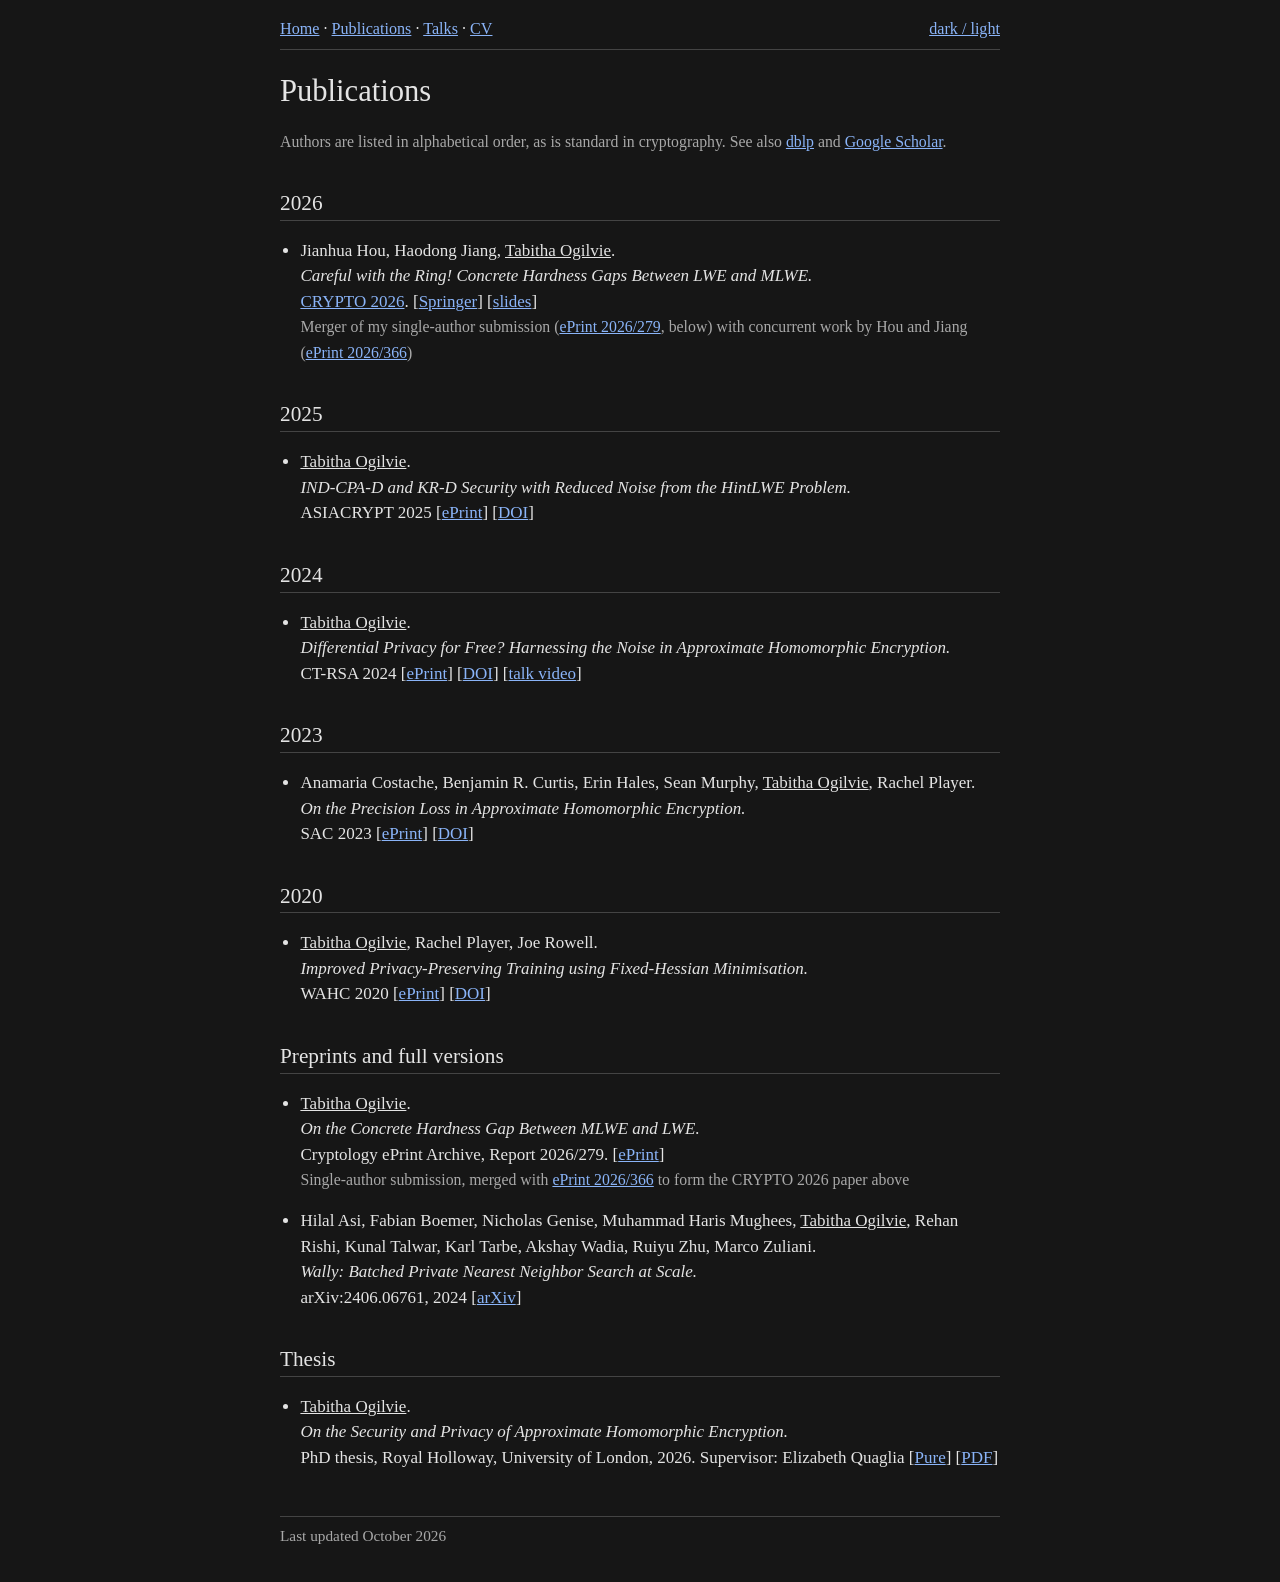
==== publications.html @ 5a4b7d9f "Initial version of personal website" ====
<!DOCTYPE html>
<html lang="en">
<head>
  <meta charset="utf-8">
  <meta name="viewport" content="width=device-width, initial-scale=1">
  <meta name="description" content="Publications of Tabitha Ogilvie, cryptographer at King's College London.">
  <title>Publications – Tabitha Ogilvie</title>
  <script>
    try { var t = localStorage.getItem("theme"); if (t) document.documentElement.setAttribute("data-theme", t); } catch (e) {}
  </script>
  <link rel="stylesheet" href="style.css">
</head>
<body>

<nav>
  <span>
    <a href="index.html">Home</a> ·
    <a href="publications.html">Publications</a> ·
    <a href="talks.html">Talks</a> ·
    <a href="cv.pdf">CV</a>
  </span>
  <button type="button" id="theme-toggle">dark / light</button>
</nav>

<h1>Publications</h1>

<p class="muted">
  Authors are listed in alphabetical order, as is standard in cryptography.
  See also <a href="https://dblp.org/pid/281/6077">dblp</a> and
  <a href="https://scholar.google.com/citations?user=XEVjf0gAAAAJ">Google Scholar</a>.
</p>

<h2>2026</h2>
<ul class="pubs">
  <li>
    Jianhua Hou, Haodong Jiang, <u>Tabitha Ogilvie</u>.<br>
    <span class="title">Careful with the Ring! Concrete Hardness Gaps Between LWE and MLWE.</span><br>
    <a href="https://link.springer.com/chapter/10.1007/978-3-032-35377-1_15">CRYPTO 2026</a>.
    [<a href="https://link.springer.com/chapter/10.1007/978-3-032-35377-1_15">Springer</a>]
    [<a href="https://iacr.org/submit/files/slides/2026/crypto/crypto2026/865/865_slides.pptx">slides</a>]
    <br>
    <span class="note">Merger of my single-author submission
    (<a href="https://eprint.iacr.org/2026/279">ePrint 2026/279</a>, below) with concurrent
    work by Hou and Jiang (<a href="https://eprint.iacr.org/2026/366">ePrint 2026/366</a>)</span>
  </li>
</ul>

<h2>2025</h2>
<ul class="pubs">
  <li>
    <u>Tabitha Ogilvie</u>.<br>
    <span class="title">IND-CPA-D and KR-D Security with Reduced Noise from the HintLWE Problem.</span><br>
    ASIACRYPT 2025
    [<a href="https://eprint.iacr.org/2025/1618">ePrint</a>]
    [<a href="https://doi.org/10.1007/978-981-95-5122-4_9">DOI</a>]
  </li>
</ul>

<h2>2024</h2>
<ul class="pubs">
  <li>
    <u>Tabitha Ogilvie</u>.<br>
    <span class="title">Differential Privacy for Free? Harnessing the Noise in Approximate Homomorphic Encryption.</span><br>
    CT-RSA 2024
    [<a href="https://eprint.iacr.org/2023/701">ePrint</a>]
    [<a href="https://doi.org/10.1007/978-3-031-58868-6_12">DOI</a>]
    [<a href="https://www.youtube.com/watch?v=J_abn1z9aN8">talk video</a>]
  </li>
</ul>

<h2>2023</h2>
<ul class="pubs">
  <li>
    Anamaria Costache, Benjamin R. Curtis, Erin Hales, Sean Murphy,
    <u>Tabitha Ogilvie</u>, Rachel Player.<br>
    <span class="title">On the Precision Loss in Approximate Homomorphic Encryption.</span><br>
    SAC 2023
    [<a href="https://eprint.iacr.org/2022/162">ePrint</a>]
    [<a href="https://doi.org/10.1007/978-3-031-53368-6_16">DOI</a>]
  </li>
</ul>

<h2>2020</h2>
<ul class="pubs">
  <li>
    <u>Tabitha Ogilvie</u>, Rachel Player, Joe Rowell.<br>
    <span class="title">Improved Privacy-Preserving Training using Fixed-Hessian Minimisation.</span><br>
    WAHC 2020
    [<a href="https://eprint.iacr.org/2020/1514">ePrint</a>]
    [<a href="https://doi.org/10.25835/0072999">DOI</a>]
  </li>
</ul>

<h2>Preprints and full versions</h2>
<ul class="pubs">
  <li>
    <u>Tabitha Ogilvie</u>.<br>
    <span class="title">On the Concrete Hardness Gap Between MLWE and LWE.</span><br>
    Cryptology ePrint Archive, Report 2026/279.
    [<a href="https://eprint.iacr.org/2026/279">ePrint</a>]
    <br>
    <span class="note">Single-author submission, merged with
    <a href="https://eprint.iacr.org/2026/366">ePrint 2026/366</a> to form the
    CRYPTO 2026 paper above</span>
  </li>
  <li>
    Hilal Asi, Fabian Boemer, Nicholas Genise, Muhammad Haris Mughees,
    <u>Tabitha Ogilvie</u>, Rehan Rishi, Kunal Talwar, Karl Tarbe,
    Akshay Wadia, Ruiyu Zhu, Marco Zuliani.<br>
    <span class="title">Wally: Batched Private Nearest Neighbor Search at Scale.</span><br>
    arXiv:2406.06761, 2024
    [<a href="https://arxiv.org/abs/2406.06761">arXiv</a>]
  </li>
</ul>

<h2>Thesis</h2>
<ul class="pubs">
  <li>
    <u>Tabitha Ogilvie</u>.<br>
    <span class="title">On the Security and Privacy of Approximate Homomorphic Encryption.</span><br>
    PhD thesis, Royal Holloway, University of London, 2026. Supervisor: Elizabeth Quaglia
    [<a href="https://pure.royalholloway.ac.uk/en/publications/on-the-security-and-privacy-of-approximate-homomorphic-encryption/">Pure</a>]
    [<a href="https://pure.royalholloway.ac.uk/files/74614314/phd-thesis.pdf">PDF</a>]
  </li>
</ul>

<footer>
  Last updated October 2026
</footer>

<script>
  document.getElementById("theme-toggle").addEventListener("click", function () {
    var root = document.documentElement;
    var cur = root.getAttribute("data-theme") || "dark";
    var next = cur === "dark" ? "light" : "dark";
    root.setAttribute("data-theme", next);
    try { localStorage.setItem("theme", next); } catch (err) {}
  });
  // swap "upcoming" items for past-tense versions once the date has passed
  var today = new Date().toISOString().slice(0, 10);
  document.querySelectorAll("[data-until]").forEach(function (el) {
    if (today > el.getAttribute("data-until")) el.remove();
  });
  document.querySelectorAll("[data-from]").forEach(function (el) {
    if (today < el.getAttribute("data-from")) el.remove();
  });
</script>

</body>
</html>
---- style.css ----
:root {
  --fg: #e4e4e4;
  --muted: #a8a8a8;
  --bg: #161616;
  --link: #8ab4f8;
  --visited: #c3a6f0;
  --rule: #444;
  color-scheme: dark;
}

:root[data-theme="light"] {
  --fg: #111;
  --muted: #555;
  --bg: #fff;
  --link: #0645ad;
  --visited: #5a3696;
  --rule: #ccc;
  color-scheme: light;
}

body {
  overflow-wrap: anywhere;
  max-width: 720px;
  margin: 0 auto;
  padding: 1em 16px 2em;
  font-family: Georgia, "Times New Roman", serif;
  font-size: 17px;
  line-height: 1.5;
  color: var(--fg);
  background: var(--bg);
}

a { color: var(--link); }
a:visited { color: var(--visited); }

nav {
  display: flex;
  justify-content: space-between;
  align-items: baseline;
  gap: 1em;
  font-size: 0.95em;
  padding-bottom: 0.5em;
  border-bottom: 1px solid var(--rule);
}

h1 { font-size: 1.8em; font-weight: normal; margin: 0.6em 0 0.3em; }
h2 {
  font-size: 1.25em;
  font-weight: normal;
  margin: 1.6em 0 0.5em;
  border-bottom: 1px solid var(--rule);
}
h3 { font-size: 1.05em; margin: 1.2em 0 0.4em; }

img { max-width: 100%; height: auto; }

.photo {
  float: right;
  width: 150px;
  margin: 0 0 1em 1.2em;
}

.contact { clear: both; }
.icons { display: flex; gap: 1.1em; align-items: center; margin-top: -0.3em; }
.icons a { color: var(--fg); text-decoration: none; }
.icons a:hover { color: var(--link); }
.icons svg { width: 1.5em; height: 1.5em; display: block; }
.icons .text-icon { font-weight: bold; font-size: 0.95em; letter-spacing: 0.02em; }

ul { padding-left: 1.2em; }
li { margin-bottom: 0.45em; }

.news { list-style: none; padding-left: 0; }
.news li { display: flex; gap: 0.8em; }
.news .date { flex: 0 0 5.5em; color: var(--muted); }

.pubs { padding-left: 1.2em; }
.pubs li { margin-bottom: 0.9em; }
.title { font-style: italic; }
.note, .muted { color: var(--muted); font-size: 0.93em; }

footer {
  margin-top: 3em;
  padding-top: 0.5em;
  border-top: 1px solid var(--rule);
  font-size: 0.9em;
  color: var(--muted);
}

#theme-toggle {
  background: none;
  border: none;
  padding: 0;
  font: inherit;
  color: var(--link);
  text-decoration: underline;
  cursor: pointer;
}

.badge {
  display: inline-block;
  font-size: 0.75em;
  line-height: 1.4;
  padding: 0 0.5em;
  border: 1px solid var(--link);
  border-radius: 0.8em;
  color: var(--link);
  vertical-align: 0.1em;
}

.selected { list-style: none; padding-left: 0; }
.selected li { margin-bottom: 0.8em; }
.badge.venue { margin-right: 0.4em; }

@media (max-width: 480px) {
  body { font-size: 16px; }
  .photo { width: 110px; }
  .news li { display: block; }
  .news .date { display: block; }
}
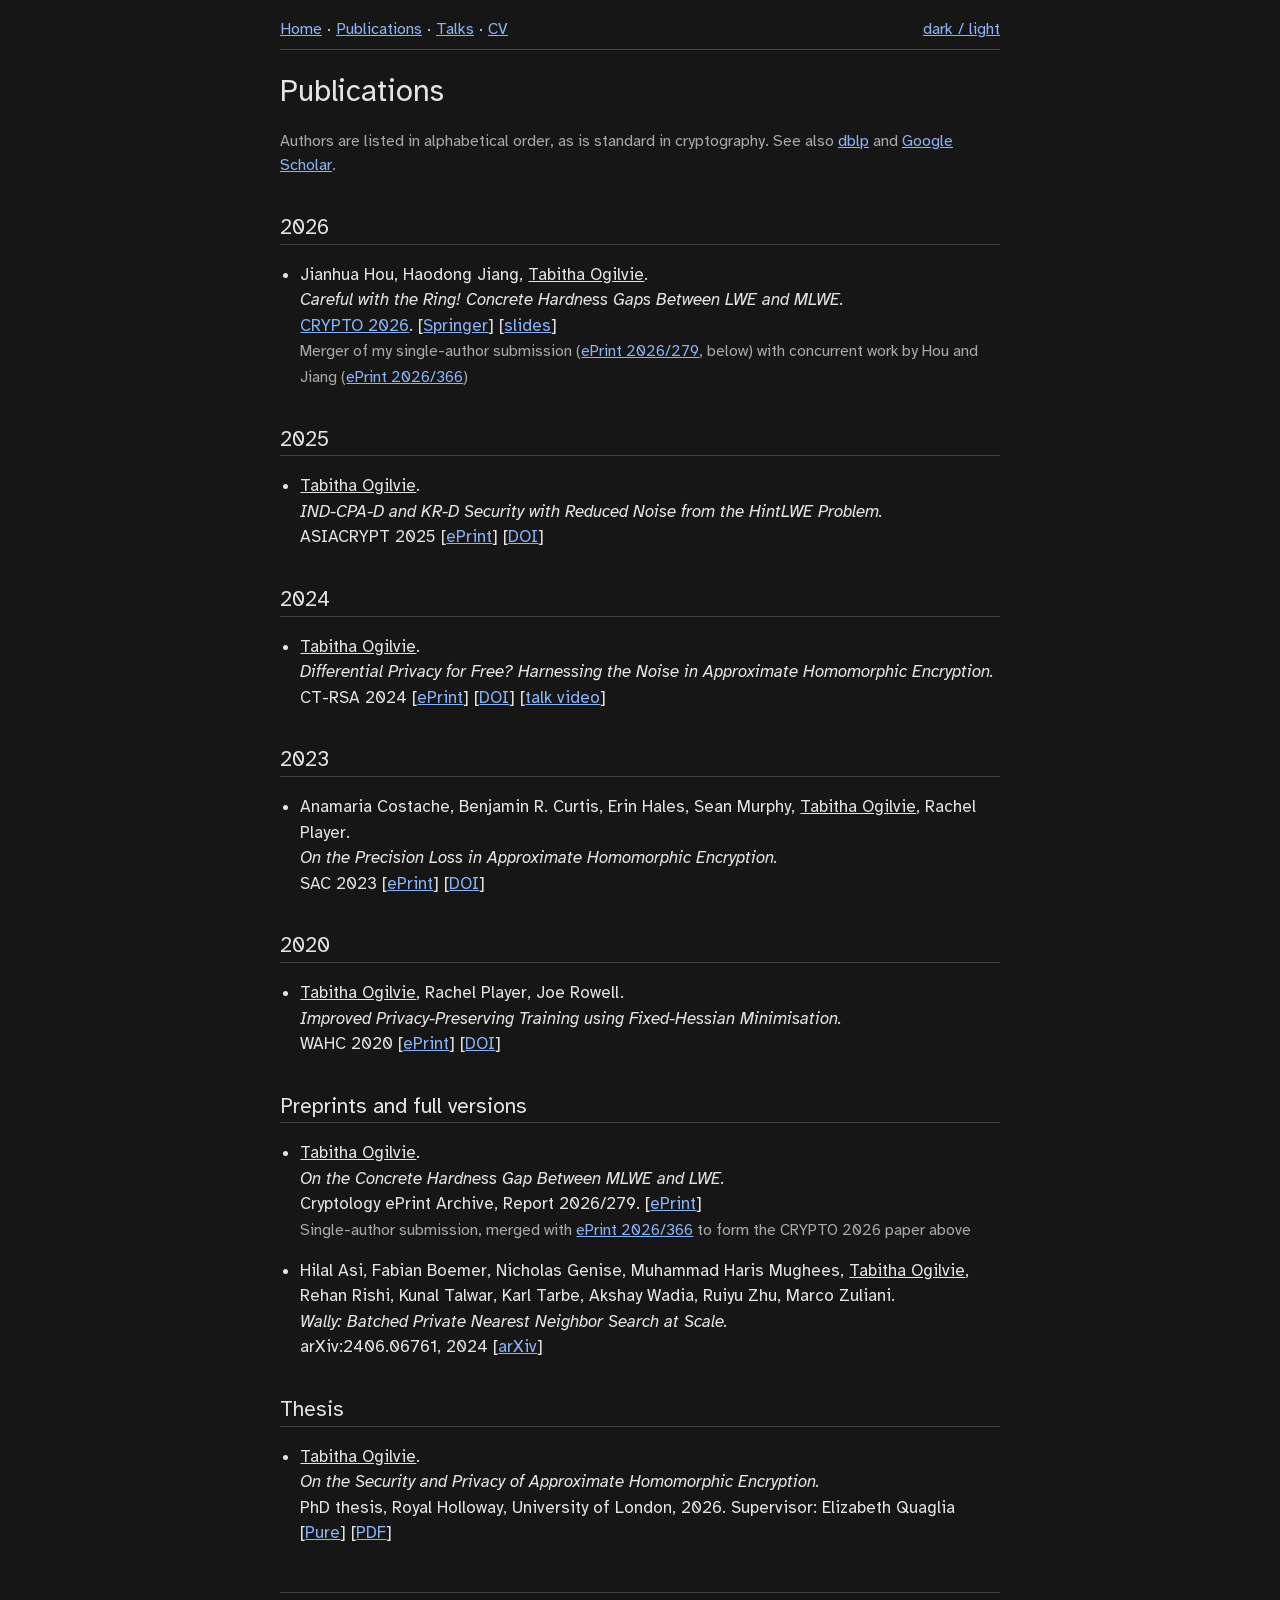
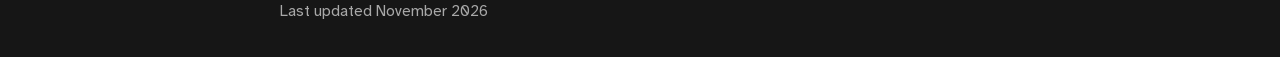
==== commit 2b64fb40: "Change font" ====
--- a/publications.html
+++ b/publications.html
@@ -125,7 +125,7 @@
 </ul>
 
 <footer>
-  Last updated October 2026
+  Last updated November 2026
 </footer>
 
 <script>
--- a/style.css
+++ b/style.css
@@ -1,3 +1,35 @@
+@font-face {
+  font-family: "Atkinson Hyperlegible";
+  src: url("fonts/atkinson-regular.woff2") format("woff2");
+  font-weight: 400;
+  font-style: normal;
+  font-display: swap;
+}
+
+@font-face {
+  font-family: "Atkinson Hyperlegible";
+  src: url("fonts/atkinson-bold.woff2") format("woff2");
+  font-weight: 700;
+  font-style: normal;
+  font-display: swap;
+}
+
+@font-face {
+  font-family: "Atkinson Hyperlegible";
+  src: url("fonts/atkinson-italic.woff2") format("woff2");
+  font-weight: 400;
+  font-style: italic;
+  font-display: swap;
+}
+
+@font-face {
+  font-family: "Atkinson Hyperlegible";
+  src: url("fonts/atkinson-bolditalic.woff2") format("woff2");
+  font-weight: 700;
+  font-style: italic;
+  font-display: swap;
+}
+
 :root {
   --fg: #e4e4e4;
   --muted: #a8a8a8;
@@ -23,7 +55,7 @@
   max-width: 720px;
   margin: 0 auto;
   padding: 1em 16px 2em;
-  font-family: Georgia, "Times New Roman", serif;
+  font-family: "Atkinson Hyperlegible", system-ui, sans-serif;
   font-size: 17px;
   line-height: 1.5;
   color: var(--fg);
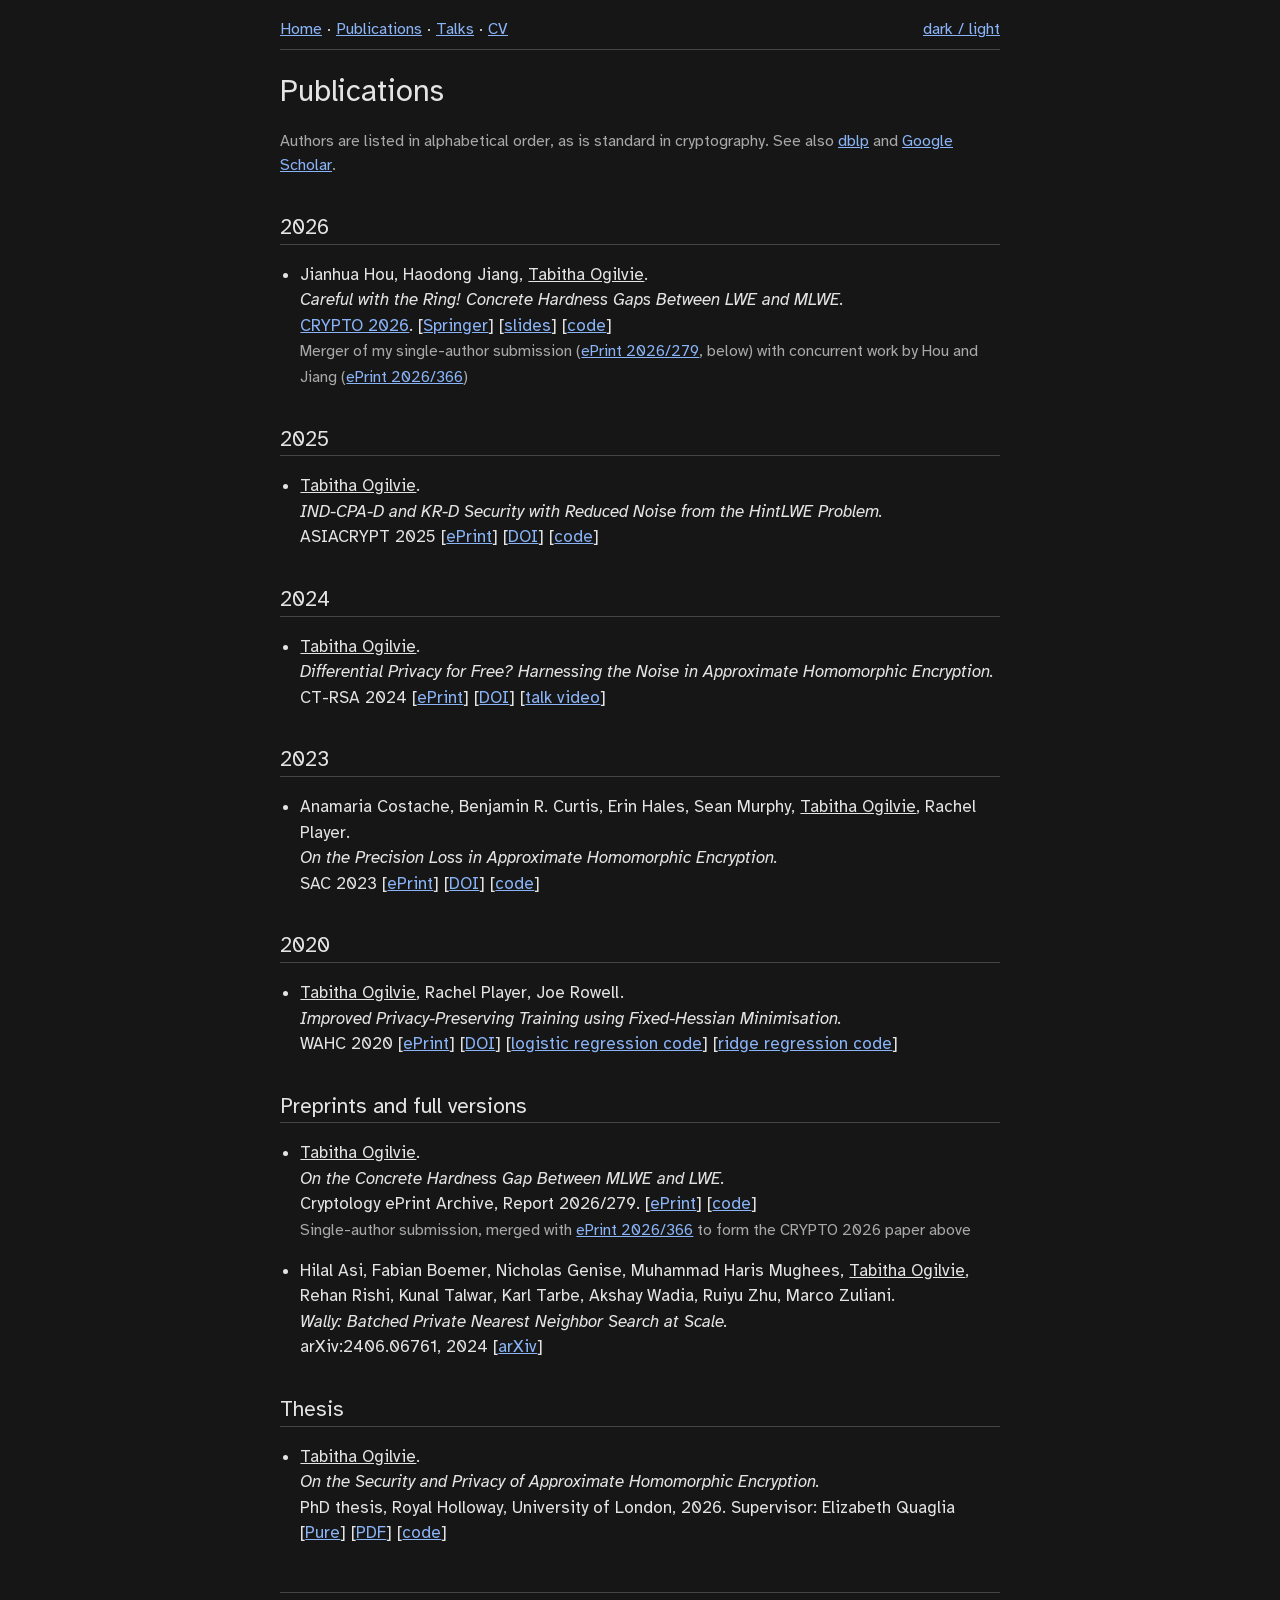
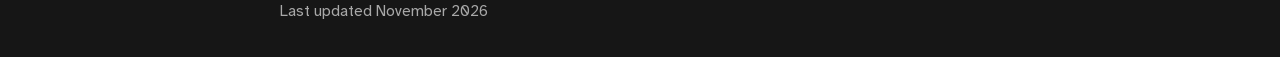
==== commit ce51d98f: "Add repo links" ====
--- a/publications.html
+++ b/publications.html
@@ -38,6 +38,7 @@
     <a href="https://link.springer.com/chapter/10.1007/978-3-032-35377-1_15">CRYPTO 2026</a>.
     [<a href="https://link.springer.com/chapter/10.1007/978-3-032-35377-1_15">Springer</a>]
     [<a href="https://iacr.org/submit/files/slides/2026/crypto/crypto2026/865/865_slides.pptx">slides</a>]
+    [<a href="https://github.com/TabOg/mlwe-hybrids">code</a>]
     <br>
     <span class="note">Merger of my single-author submission
     (<a href="https://eprint.iacr.org/2026/279">ePrint 2026/279</a>, below) with concurrent
@@ -53,6 +54,7 @@
     ASIACRYPT 2025
     [<a href="https://eprint.iacr.org/2025/1618">ePrint</a>]
     [<a href="https://doi.org/10.1007/978-981-95-5122-4_9">DOI</a>]
+    [<a href="https://github.com/TabOg/hintLWE-IND-CPA-D">code</a>]
   </li>
 </ul>
 
@@ -77,6 +79,7 @@
     SAC 2023
     [<a href="https://eprint.iacr.org/2022/162">ePrint</a>]
     [<a href="https://doi.org/10.1007/978-3-031-53368-6_16">DOI</a>]
+    [<a href="https://github.com/bencrts/CKKS_noise">code</a>]
   </li>
 </ul>
 
@@ -88,6 +91,8 @@
     WAHC 2020
     [<a href="https://eprint.iacr.org/2020/1514">ePrint</a>]
     [<a href="https://doi.org/10.25835/0072999">DOI</a>]
+    [<a href="https://github.com/TabOg/Fixed-Hessian-Logistic-Regression">logistic regression code</a>]
+    [<a href="https://github.com/TabOg/Privacy-Preserving-Ridge-Regression">ridge regression code</a>]
   </li>
 </ul>
 
@@ -98,6 +103,7 @@
     <span class="title">On the Concrete Hardness Gap Between MLWE and LWE.</span><br>
     Cryptology ePrint Archive, Report 2026/279.
     [<a href="https://eprint.iacr.org/2026/279">ePrint</a>]
+    [<a href="https://github.com/TabOg/mlwe-hybrids">code</a>]
     <br>
     <span class="note">Single-author submission, merged with
     <a href="https://eprint.iacr.org/2026/366">ePrint 2026/366</a> to form the
@@ -121,6 +127,7 @@
     PhD thesis, Royal Holloway, University of London, 2026. Supervisor: Elizabeth Quaglia
     [<a href="https://pure.royalholloway.ac.uk/en/publications/on-the-security-and-privacy-of-approximate-homomorphic-encryption/">Pure</a>]
     [<a href="https://pure.royalholloway.ac.uk/files/74614314/phd-thesis.pdf">PDF</a>]
+    [<a href="https://github.com/TabOg/thesis-code">code</a>]
   </li>
 </ul>
 
